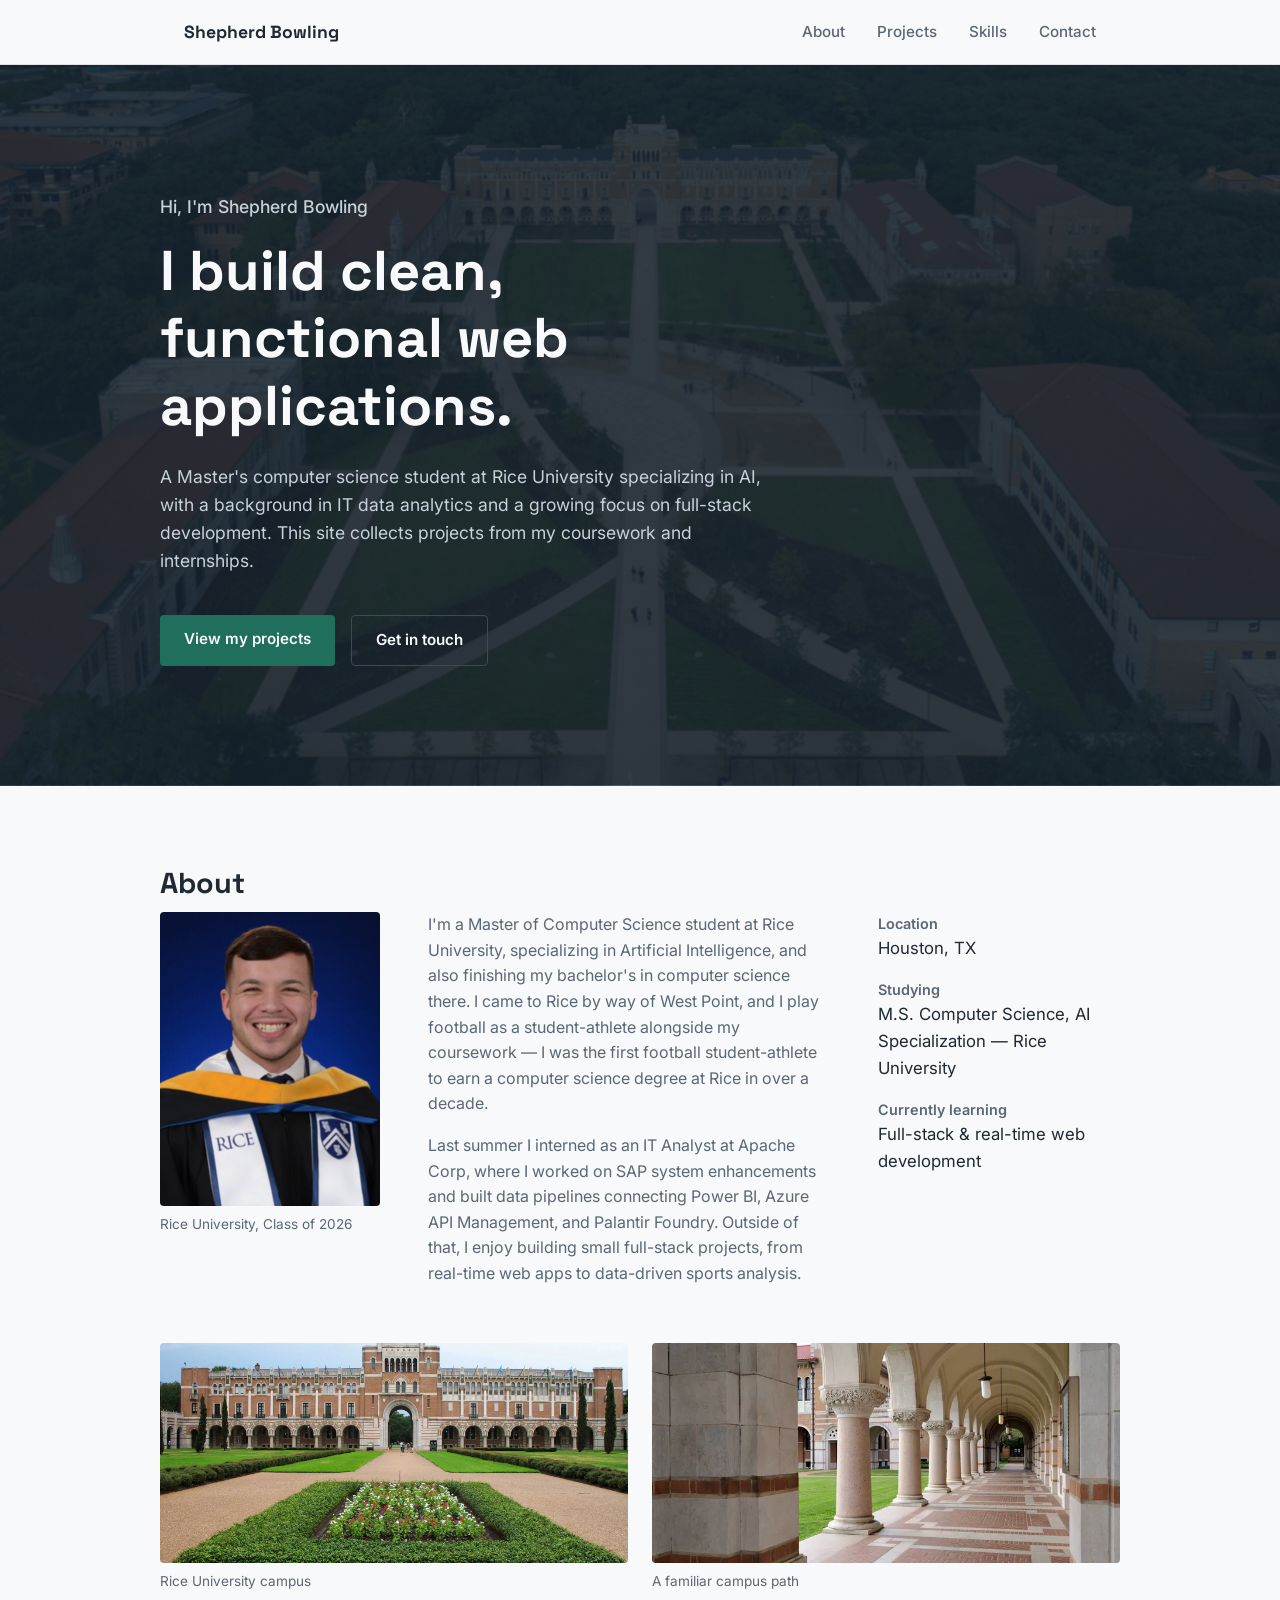
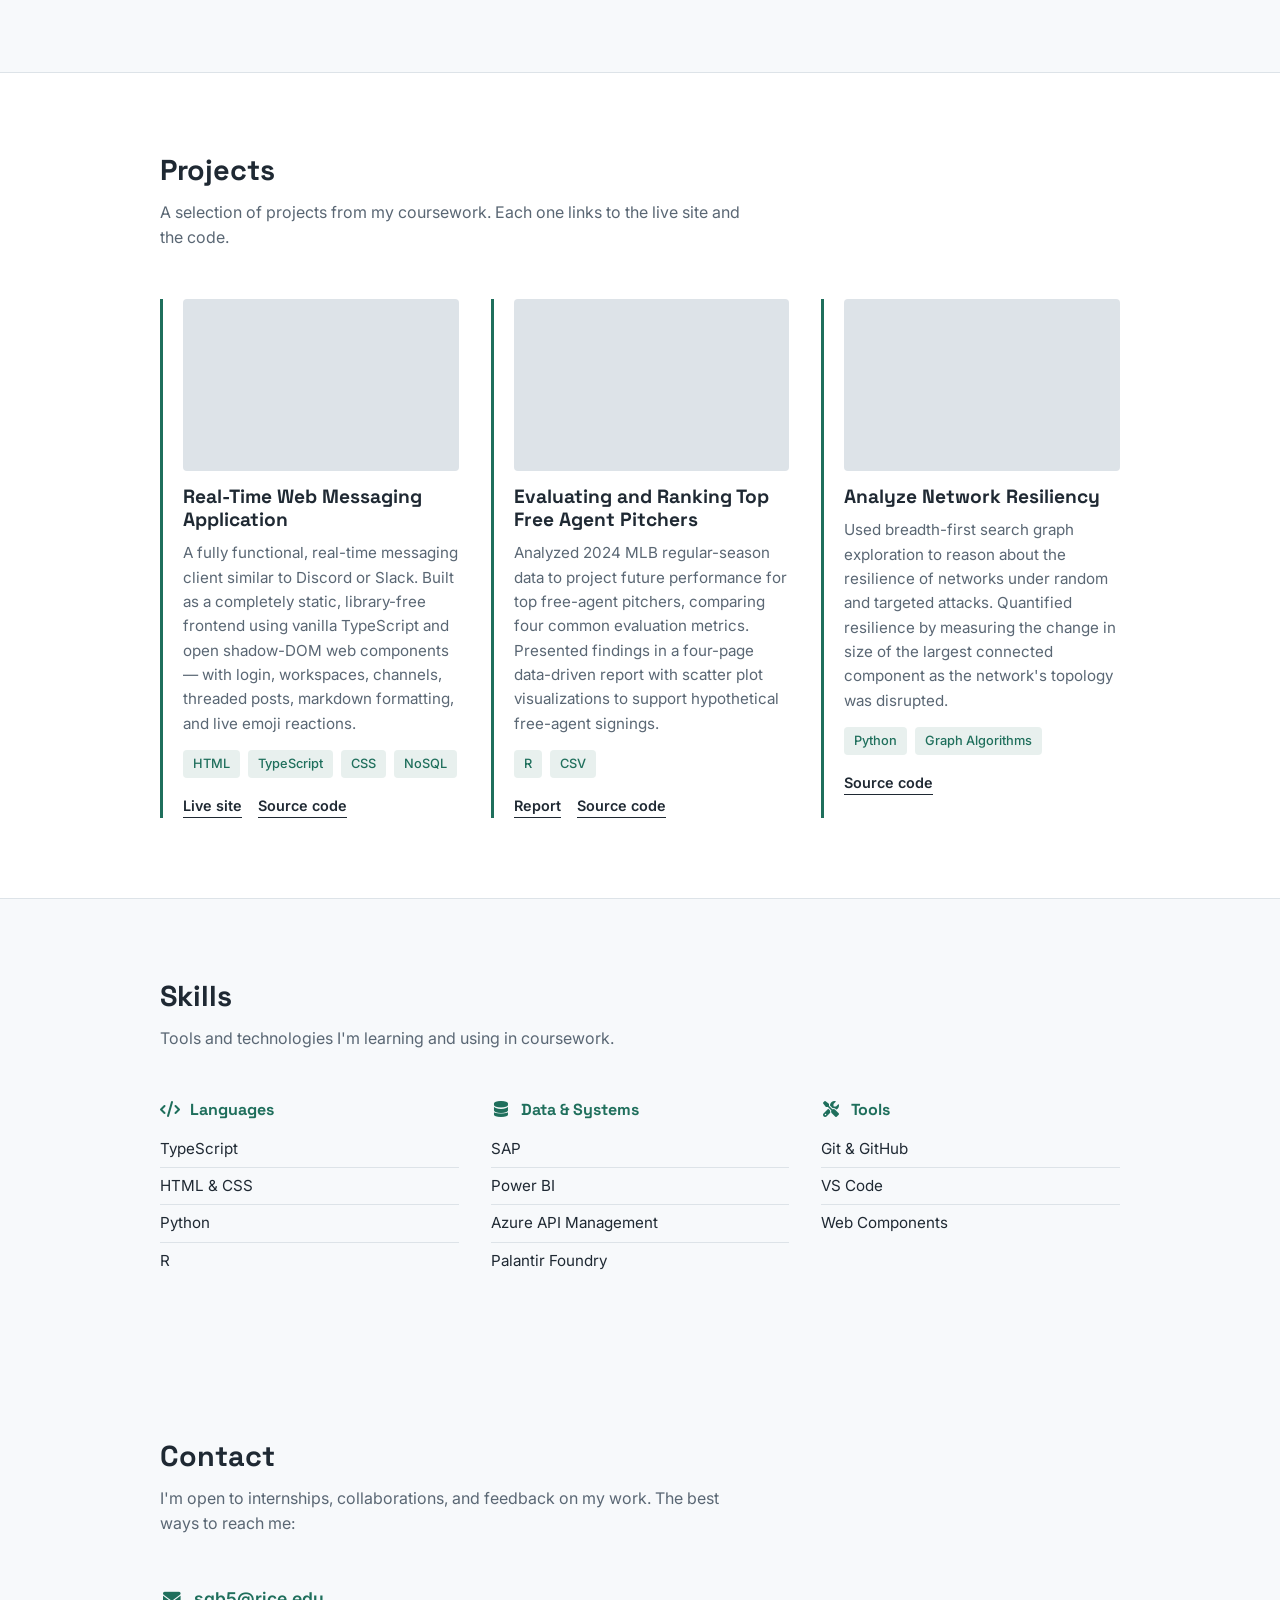
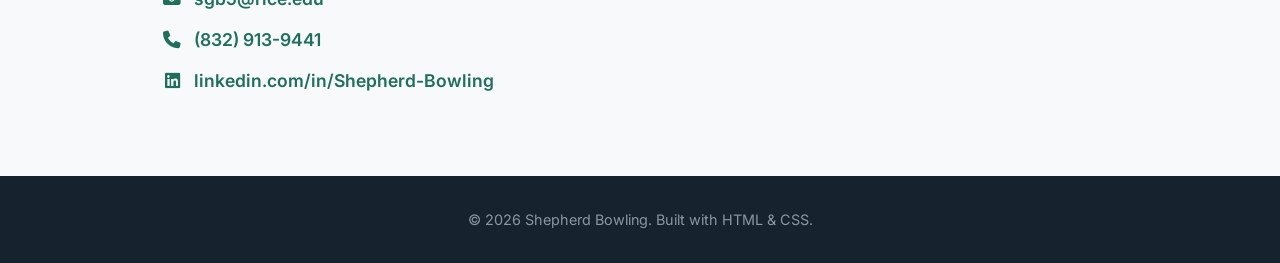
==== index.html @ d5d85719 "Initial website creation" ====
<!DOCTYPE html>
<html lang="en">
<head>
  <meta charset="UTF-8">
  <meta name="viewport" content="width=device-width, initial-scale=1.0">
  <title>Shepherd Bowling — Web Developer Portfolio</title>

  <link rel="preconnect" href="https://fonts.googleapis.com">
  <link href="https://fonts.googleapis.com/css2?family=Space+Grotesk:wght@500;700&family=Inter:wght@400;500;600&display=swap" rel="stylesheet">
  <link rel="stylesheet" href="https://cdnjs.cloudflare.com/ajax/libs/font-awesome/6.5.2/css/all.min.css">
  <link rel="stylesheet" href="style.css">
</head>
<body>

  <!-- ============================================= 
       NAVIGATION
       ============================================= -->

  <nav class="navbar">
    <div class="nav-container">
      <div class="nav-logo">Shepherd Bowling</div>
      <ul class="nav-links">
        <li><a href="#about">About</a></li>
        <li><a href="#projects">Projects</a></li>
        <li><a href="#skills">Skills</a></li>
        <li><a href="#contact">Contact</a></li>
      </ul>
    </div>
  </nav>

  <!-- ============================================= 
       HERO
       ============================================= -->

  <header class="hero">
    <div class="container">
      <p class="hero-greeting">Hi, I'm Shepherd Bowling</p>
      <h1>I build clean, functional web applications.</h1>
      <p>A Master's computer science student at Rice University specializing in AI, with a background in IT data analytics and a growing focus on full-stack development. This site collects projects from my coursework and internships.</p>
      <div class="hero-links">
        <a href="#projects" class="btn btn-primary">View my projects</a>
        <a href="#contact" class="btn btn-secondary">Get in touch</a>
      </div>
    </div>
  </header>

  <!-- ============================================= 
       ABOUT
       ============================================= -->

  <section id="about">
    <div class="container">
      <h2 class="section-heading">About</h2>
      <div class="about-content">
        <figure class="about-photo">
          <img src="img/Grad Photo Tilt Left.png" alt="Shepherd Bowling wearing his Rice University graduation regalia">
          <figcaption>Rice University, Class of 2026</figcaption>
        </figure>
        <div class="about-text">
          <p>I'm a Master of Computer Science student at Rice University, specializing in Artificial Intelligence, and also finishing my bachelor's in computer science there. I came to Rice by way of West Point, and I play football as a student-athlete alongside my coursework &mdash; I was the first football student-athlete to earn a computer science degree at Rice in over a decade.</p>
          <p>Last summer I interned as an IT Analyst at Apache Corp, where I worked on SAP system enhancements and built data pipelines connecting Power BI, Azure API Management, and Palantir Foundry. Outside of that, I enjoy building small full-stack projects, from real-time web apps to data-driven sports analysis.</p>
        </div>
        <dl class="about-facts">
          <dt>Location</dt>
          <dd>Houston, TX</dd>
          <dt>Studying</dt>
          <dd>M.S. Computer Science, AI Specialization &mdash; Rice University</dd>
          <dt>Currently learning</dt>
          <dd>Full-stack &amp; real-time web development</dd>
        </dl>
      </div>
      <div class="campus-gallery">
        <figure>
          <img src="img/Main.webp" alt="The main entrance building at Rice University">
          <figcaption>Rice University campus</figcaption>
        </figure>
        <figure>
          <img src="img/Hallway.webp" alt="A covered hallway with arches at Rice University">
          <figcaption>A familiar campus path</figcaption>
        </figure>
      </div>
    </div>
  </section>

  <!-- ============================================= 
       PROJECTS
       ============================================= -->

  <section id="projects" class="projects-section">
    <div class="container">
      <h2 class="section-heading">Projects</h2>
      <p class="section-intro">A selection of projects from my coursework. Each one links to the live site and the code.</p>

      <div class="project-grid">

        <!-- Project 1 -->
        <article class="project-card">
          <div class="project-image"></div>
          <h3>Real-Time Web Messaging Application</h3>
          <p>A fully functional, real-time messaging client similar to Discord or Slack. Built as a completely static, library-free frontend using vanilla TypeScript and open shadow-DOM web components &mdash; with login, workspaces, channels, threaded posts, markdown formatting, and live emoji reactions.</p>
          <ul class="project-tags">
            <li>HTML</li>
            <li>TypeScript</li>
            <li>CSS</li>
            <li>NoSQL</li>
          </ul>
          <div class="project-links">
            <a href="#">Live site</a>
            <a href="#">Source code</a>
          </div>
        </article>

        <!-- Project 2 -->
        <article class="project-card">
          <div class="project-image"></div>
          <h3>Evaluating and Ranking Top Free Agent Pitchers</h3>
          <p>Analyzed 2024 MLB regular-season data to project future performance for top free-agent pitchers, comparing four common evaluation metrics. Presented findings in a four-page data-driven report with scatter plot visualizations to support hypothetical free-agent signings.</p>
          <ul class="project-tags">
            <li>R</li>
            <li>CSV</li>
          </ul>
          <div class="project-links">
            <a href="#">Report</a>
            <a href="#">Source code</a>
          </div>
        </article>

        <!-- Project 3 -->
        <article class="project-card">
          <div class="project-image"></div>
          <h3>Analyze Network Resiliency</h3>
          <p>Used breadth-first search graph exploration to reason about the resilience of networks under random and targeted attacks. Quantified resilience by measuring the change in size of the largest connected component as the network's topology was disrupted.</p>
          <ul class="project-tags">
            <li>Python</li>
            <li>Graph Algorithms</li>
          </ul>
          <div class="project-links">
            <a href="#">Source code</a>
          </div>
        </article>

        <!-- Copy an <article class="project-card"> block above to add more projects -->

      </div>
    </div>
  </section>

  <!-- ============================================= 
       SKILLS
       ============================================= -->

  <section id="skills">
    <div class="container">
      <h2 class="section-heading">Skills</h2>
      <p class="section-intro">Tools and technologies I'm learning and using in coursework.</p>

      <div class="skills-grid">
        <div class="skill-group">
          <h3><i class="fa-solid fa-code" aria-hidden="true"></i> Languages</h3>
          <ul>
            <li>TypeScript</li>
            <li>HTML &amp; CSS</li>
            <li>Python</li>
            <li>R</li>
          </ul>
        </div>
        <div class="skill-group">
          <h3><i class="fa-solid fa-database" aria-hidden="true"></i> Data &amp; Systems</h3>
          <ul>
            <li>SAP</li>
            <li>Power BI</li>
            <li>Azure API Management</li>
            <li>Palantir Foundry</li>
          </ul>
        </div>
        <div class="skill-group">
          <h3><i class="fa-solid fa-screwdriver-wrench" aria-hidden="true"></i> Tools</h3>
          <ul>
            <li>Git &amp; GitHub</li>
            <li>VS Code</li>
            <li>Web Components</li>
          </ul>
        </div>
      </div>
    </div>
  </section>

  <!-- ============================================= 
       CONTACT
       ============================================= -->

  <section id="contact" class="contact-section">
    <div class="container">
      <h2 class="section-heading">Contact</h2>
      <p class="section-intro">I'm open to internships, collaborations, and feedback on my work. The best ways to reach me:</p>
      <div class="contact-methods">
        <a href="mailto:sgb5@rice.edu"><i class="fa-solid fa-envelope" aria-hidden="true"></i> sgb5@rice.edu</a>
        <a href="tel:+18329139441"><i class="fa-solid fa-phone" aria-hidden="true"></i> (832) 913-9441</a>
        <a href="https://linkedin.com/in/Shepherd-Bowling"><i class="fa-brands fa-linkedin" aria-hidden="true"></i> linkedin.com/in/Shepherd-Bowling</a>
      </div>
    </div>
  </section>

  <!-- ============================================= 
       FOOTER
       ============================================= -->

  <footer>
    <p>&copy; 2026 Shepherd Bowling. Built with HTML &amp; CSS.</p>
  </footer>

</body>
</html>
---- style.css ----
/* ============================================= 
    1. VARIABLES — change these to re-theme the whole site
    ============================================= */

:root {
  --color-bg: #F7F9FB;         /* main page background */
  --color-bg-dark: #16232E;    /* dark section background (hero, footer) */
  --color-text: #1F2933;       /* main text color */
  --color-text-light: #F7F9FB; /* text on dark backgrounds */
  --color-muted: #5A6774;      /* secondary/lighter text */
  --color-accent: #1F6F5C;     /* primary accent (teal green) */
  --color-accent-light: #E3B23C; /* secondary accent (amber) */
  --color-border: #DDE3E8;     /* hairline borders/dividers */

  --font-heading: 'Space Grotesk', sans-serif;
  --font-body: 'Inter', sans-serif;

  --max-width: 960px;
}

/* ============================================= 
    2. RESET — basic browser reset
   ============================================= */

* {
  box-sizing: border-box;
  margin: 0;
  padding: 0;
}

html {
  scroll-behavior: smooth;
}

body {
  font-family: var(--font-body);
  color: var(--color-text);
  background-color: var(--color-bg);
  line-height: 1.6;
}

img {
  max-width: 100%;
  display: block;
}

a {
  color: inherit;
  text-decoration: none;
}

ul {
  list-style: none;
}

h1, h2, h3 {
  font-family: var(--font-heading);
  font-weight: 700;
  line-height: 1.2;
}

section {
  padding: 80px 24px;
}

.container {
  max-width: var(--max-width);
  margin: 0 auto;
}

/* ============================================= 
    3. NAVIGATION
   ============================================= */

.navbar {
  position: sticky;
  top: 0;
  background-color: var(--color-bg);
  border-bottom: 1px solid var(--color-border);
  z-index: 100;
}

.nav-container {
  max-width: var(--max-width);
  margin: 0 auto;
  padding: 18px 24px;
  display: flex;
  justify-content: space-between;
  align-items: center;
}

.nav-logo {
  font-family: var(--font-heading);
  font-weight: 700;
  font-size: 1.1rem;
}

.nav-links {
  display: flex;
  gap: 32px;
}

.nav-links a {
  font-size: 0.95rem;
  font-weight: 500;
  color: var(--color-muted);
  transition: color 0.2s ease;
}

.nav-links a:hover,
.nav-links a:focus-visible {
  color: var(--color-accent);
}

/* ============================================= 
    4. HERO SECTION
   ============================================= */

.hero {
  background-color: var(--color-bg-dark);
  background-image: linear-gradient(rgba(22, 35, 46, 0.88), rgba(22, 35, 46, 0.88)), url("img/Quad Arial.webp");
  background-size: cover;
  background-position: center;
  color: var(--color-text-light);
  padding: 120px 24px;
}

.hero .container {
  display: flex;
  flex-direction: column;
  gap: 16px;
}

.hero-greeting {
  color: var(--color-accent-light);
  font-weight: 500;
  font-size: 1.05rem;
}

.hero h1 {
  font-size: clamp(2.2rem, 5vw, 3.5rem);
  max-width: 14ch;
}

.hero p {
  max-width: 55ch;
  color: #C7D1D9;
  font-size: 1.1rem;
  margin-top: 8px;
}

.hero-links {
  display: flex;
  gap: 16px;
  margin-top: 24px;
}

.btn {
  display: inline-block;
  padding: 12px 24px;
  border-radius: 4px;
  font-weight: 600;
  font-size: 0.95rem;
  transition: transform 0.15s ease, opacity 0.15s ease;
}

.btn-primary {
  background-color: var(--color-accent);
  color: var(--color-text-light);
}

.btn-secondary {
  border: 1px solid #3B4A57;
  color: var(--color-text-light);
}

.btn:hover,
.btn:focus-visible {
  transform: translateY(-2px);
  opacity: 0.92;
}

/* ============================================= 
    5. SECTION HEADINGS (shared across About / Projects / Skills / Contact)
   ============================================= */

.section-heading {
  font-size: 1.8rem;
  margin-bottom: 12px;
}

.section-intro {
  color: var(--color-muted);
  max-width: 60ch;
  margin-bottom: 48px;
}

/* ============================================= 
    6. ABOUT SECTION
   ============================================= */

.about-content {
  display: flex;
  gap: 48px;
  flex-wrap: wrap;
}

.about-photo {
  flex: 0 1 220px;
}

.about-photo img {
  width: 100%;
  aspect-ratio: 3 / 4;
  object-fit: cover;
  border-radius: 4px;
}

figcaption {
  color: var(--color-muted);
  font-size: 0.85rem;
  margin-top: 8px;
}

.about-text {
  flex: 1 1 400px;
}

.about-text p {
  margin-bottom: 16px;
  color: var(--color-muted);
}

.about-facts {
  flex: 1 1 240px;
}

.about-facts dt {
  font-weight: 600;
  font-size: 0.9rem;
  color: var(--color-muted);
  margin-top: 16px;
}

.about-facts dt:first-child {
  margin-top: 0;
}

.about-facts dd {
  font-size: 1.05rem;
}

.campus-gallery {
  display: flex;
  gap: 24px;
  flex-wrap: wrap;
  margin-top: 40px;
}

.campus-gallery figure {
  flex: 1 1 280px;
}

.campus-gallery img {
  width: 100%;
  height: 220px;
  object-fit: cover;
  border-radius: 4px;
}

/* ============================================= 
    7. PROJECTS SECTION
   ============================================= */

.projects-section {
  background-color: #ffffff;
  border-top: 1px solid var(--color-border);
  border-bottom: 1px solid var(--color-border);
}

.project-grid {
  display: grid;
  grid-template-columns: repeat(auto-fit, minmax(280px, 1fr));
  gap: 32px;
}

.project-card {
  border-left: 3px solid var(--color-accent);
  padding-left: 20px;
  display: flex;
  flex-direction: column;
  gap: 10px;
}

.project-card .project-image {
  width: 100%;
  aspect-ratio: 16 / 10;
  background-color: var(--color-border);
  border-radius: 4px;
  margin-bottom: 4px;
  /* Replace this placeholder with an <img> tag once you have a project screenshot */
}

.project-card h3 {
  font-size: 1.2rem;
}

.project-card p {
  color: var(--color-muted);
  font-size: 0.95rem;
}

.project-tags {
  display: flex;
  flex-wrap: wrap;
  gap: 8px;
  margin-top: 4px;
}

.project-tags li {
  font-size: 0.8rem;
  font-weight: 500;
  color: var(--color-accent);
  background-color: rgba(31, 111, 92, 0.1);
  padding: 4px 10px;
  border-radius: 4px;
}

.project-links {
  display: flex;
  gap: 16px;
  margin-top: 6px;
  font-weight: 600;
  font-size: 0.9rem;
}

.project-links a {
  color: var(--color-text);
  border-bottom: 1px solid var(--color-text);
}

/* ============================================= 
    8. SKILLS SECTION
   ============================================= */

.skills-grid {
  display: grid;
  grid-template-columns: repeat(auto-fit, minmax(200px, 1fr));
  gap: 32px;
}

.skill-group h3 {
  font-size: 1rem;
  color: var(--color-accent);
  margin-bottom: 12px;
}

.skill-group h3 i {
  width: 1.25rem;
  margin-right: 6px;
  text-align: center;
}

.skill-group ul li {
  padding: 6px 0;
  border-bottom: 1px solid var(--color-border);
  font-size: 0.95rem;
}

.skill-group ul li:last-child {
  border-bottom: none;
}

/* ============================================= 
    9. CONTACT SECTION
   ============================================= */

.contact-section {
  text-align: left;
}

.contact-methods {
  display: flex;
  flex-direction: column;
  gap: 12px;
  margin-top: 8px;
}

.contact-methods a {
  font-size: 1.1rem;
  font-weight: 600;
  color: var(--color-accent);
  width: fit-content;
  border-bottom: 1px solid transparent;
}

.contact-methods a i {
  width: 1.5rem;
  margin-right: 6px;
  text-align: center;
}

.contact-methods a:hover,
.contact-methods a:focus-visible {
  border-bottom-color: var(--color-accent);
}

/* ============================================= 
    10. FOOTER
   ============================================= */

footer {
  background-color: var(--color-bg-dark);
  color: #8A97A3;
  text-align: center;
  padding: 32px 24px;
  font-size: 0.9rem;
}

/* ============================================= 
    11. RESPONSIVE — smaller screens
   ============================================= */
   
@media (max-width: 640px) {
  .nav-links {
    gap: 16px;
  }
  section {
    padding: 56px 20px;
  }
  .hero {
    padding: 80px 20px;
  }
}

/* Respect users who prefer reduced motion */
@media (prefers-reduced-motion: reduce) {
  html {
    scroll-behavior: auto;
  }
  .btn {
    transition: none;
  }
}
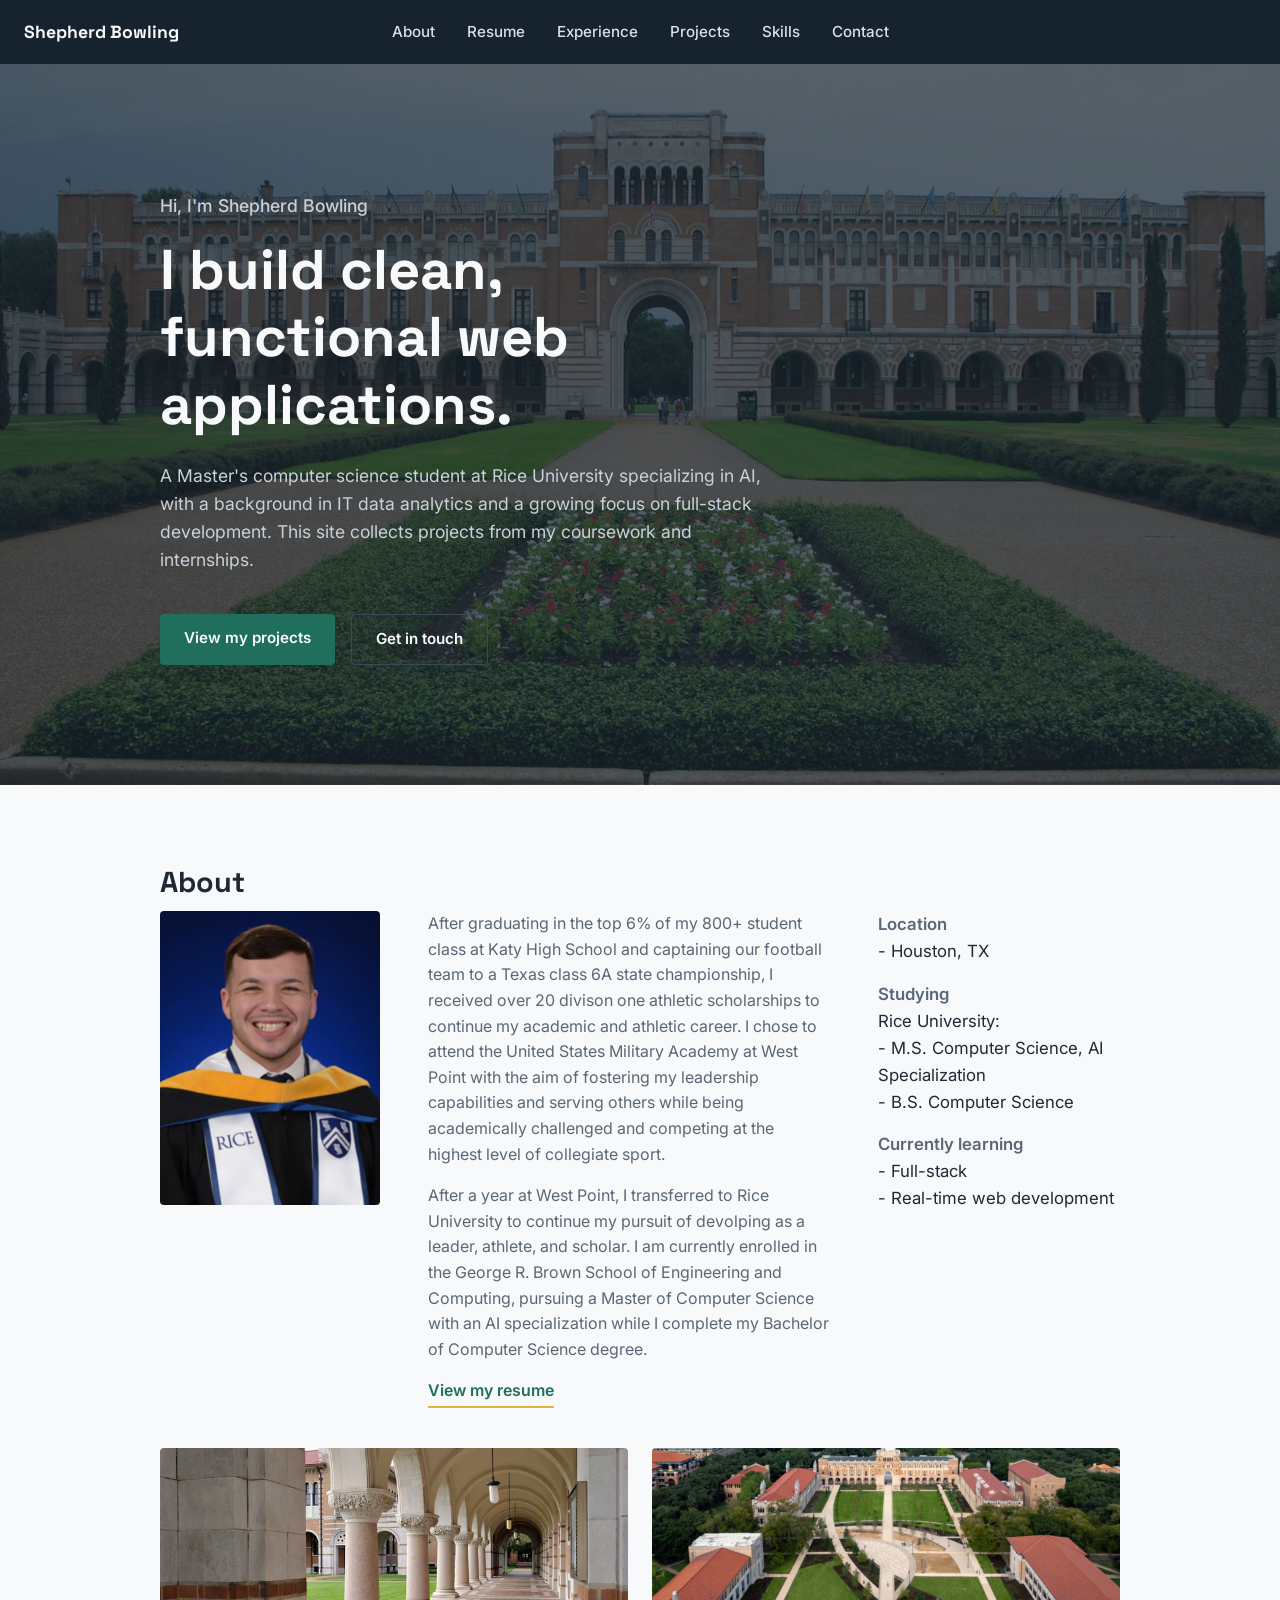
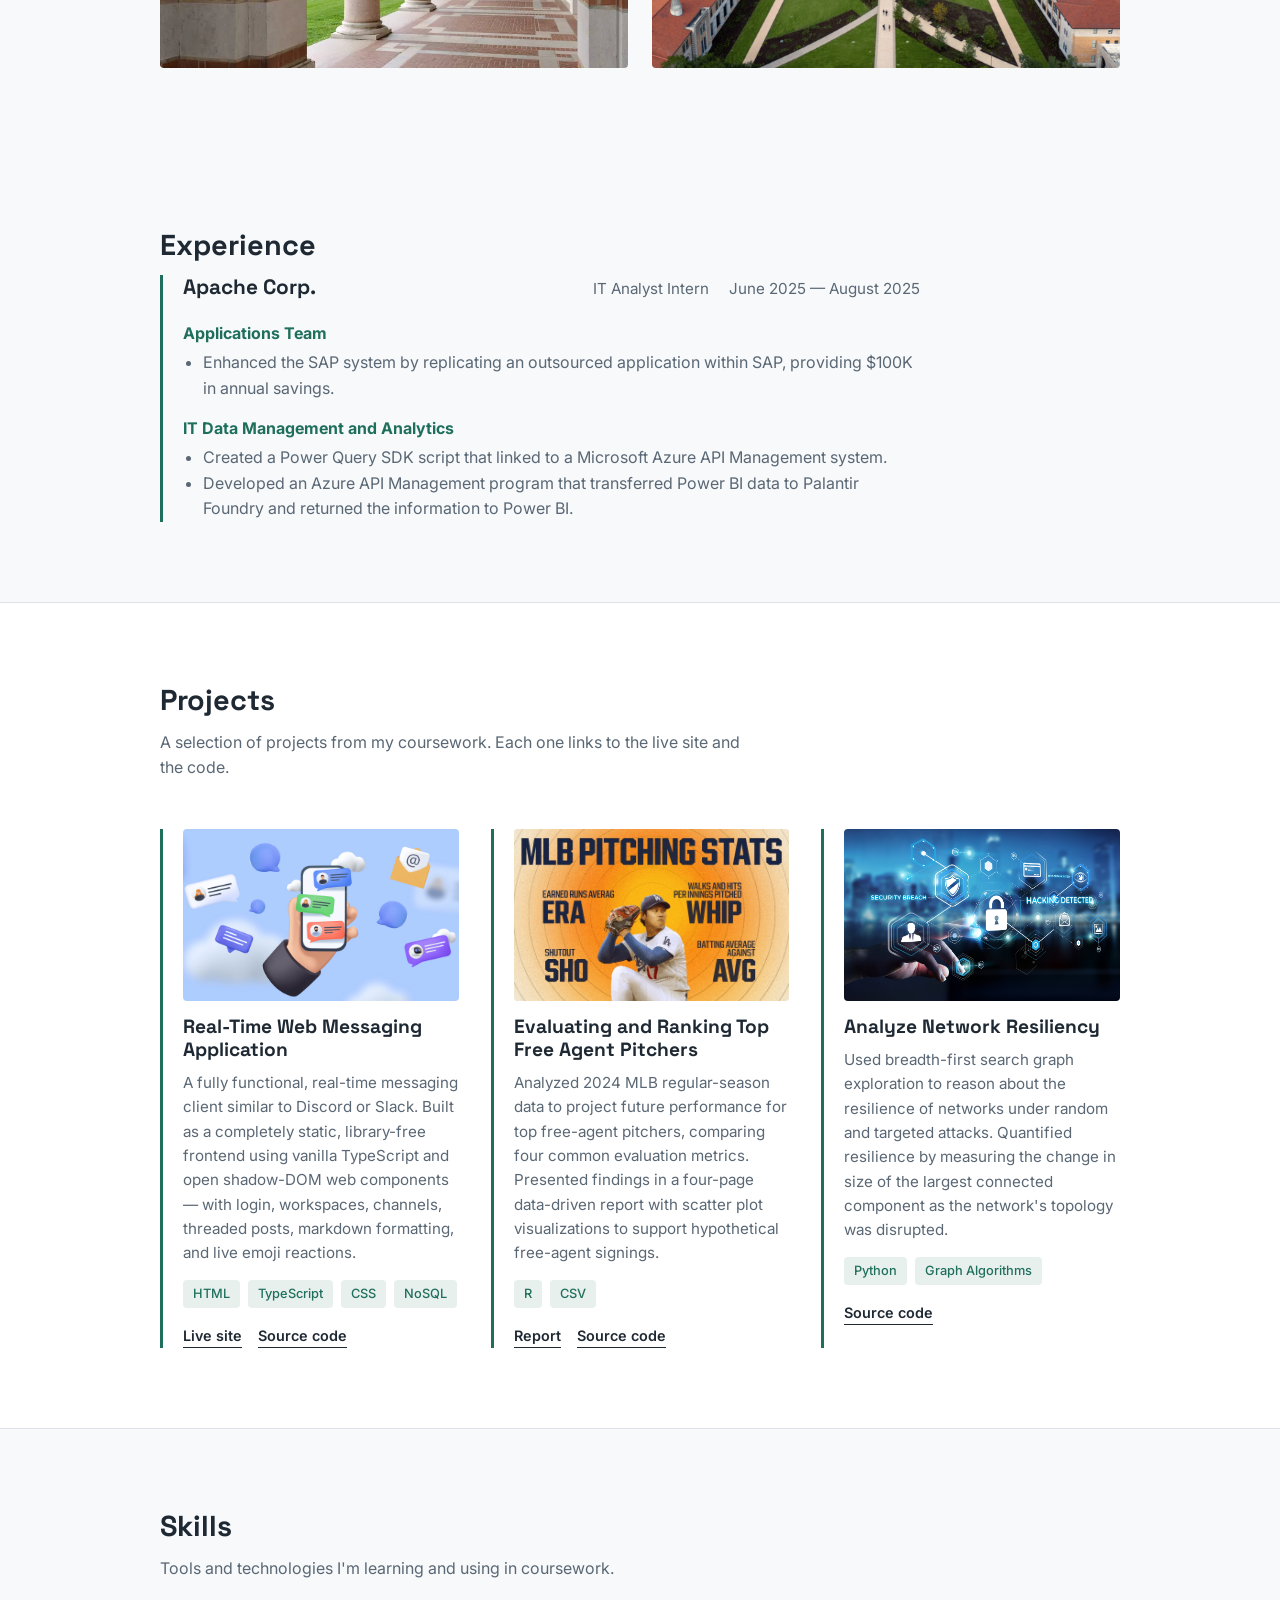
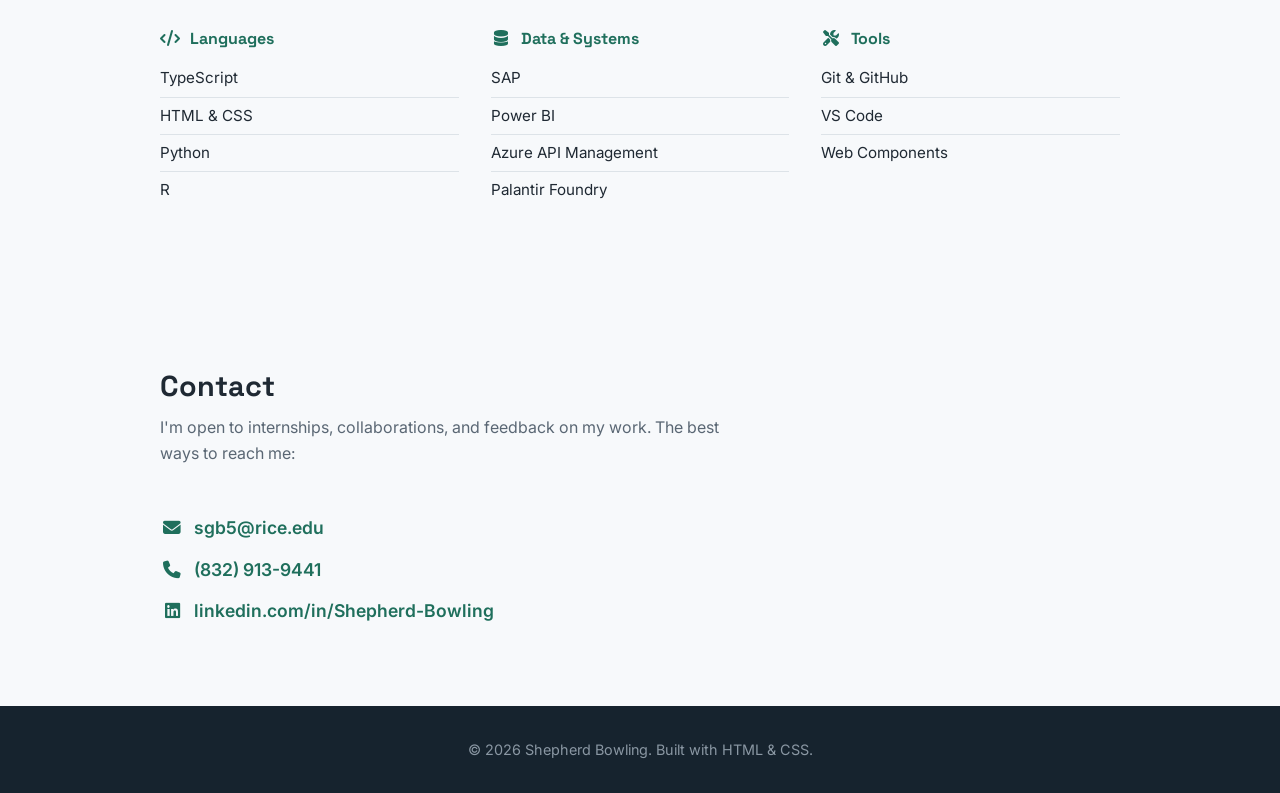
==== commit a5b41014: "Website modifications" ====
--- a/index.html
+++ b/index.html
@@ -18,9 +18,11 @@
 
   <nav class="navbar">
     <div class="nav-container">
-      <div class="nav-logo">Shepherd Bowling</div>
+      <a class="nav-logo" href="index.html">Shepherd Bowling</a>
       <ul class="nav-links">
         <li><a href="#about">About</a></li>
+        <li><a href="Resume/index.html">Resume</a></li>
+        <li><a href="#experience">Experience</a></li>
         <li><a href="#projects">Projects</a></li>
         <li><a href="#skills">Skills</a></li>
         <li><a href="#contact">Contact</a></li>
@@ -54,35 +56,61 @@
       <div class="about-content">
         <figure class="about-photo">
           <img src="img/Grad Photo Tilt Left.png" alt="Shepherd Bowling wearing his Rice University graduation regalia">
-          <figcaption>Rice University, Class of 2026</figcaption>
         </figure>
         <div class="about-text">
-          <p>I'm a Master of Computer Science student at Rice University, specializing in Artificial Intelligence, and also finishing my bachelor's in computer science there. I came to Rice by way of West Point, and I play football as a student-athlete alongside my coursework &mdash; I was the first football student-athlete to earn a computer science degree at Rice in over a decade.</p>
-          <p>Last summer I interned as an IT Analyst at Apache Corp, where I worked on SAP system enhancements and built data pipelines connecting Power BI, Azure API Management, and Palantir Foundry. Outside of that, I enjoy building small full-stack projects, from real-time web apps to data-driven sports analysis.</p>
+          <p>After graduating in the top 6% of my 800+ student class at Katy High School and captaining our football team to a Texas class 6A state championship, I received over 20 divison one athletic scholarships to continue my academic and athletic career. I chose to attend the United States Military Academy at West Point with the aim of fostering my leadership capabilities and serving others while being academically challenged and competing at the highest level of collegiate sport. </p>
+          <p>After a year at West Point, I transferred to Rice University to continue my pursuit of devolping as a leader, athlete, and scholar. I am currently enrolled in the George R. Brown School of Engineering and Computing, pursuing a Master of Computer Science with an AI specialization while I complete my Bachelor of Computer Science degree.</p>
+          <a class="about-resume-link" href="Resume/index.html">View my resume</a>
         </div>
         <dl class="about-facts">
           <dt>Location</dt>
-          <dd>Houston, TX</dd>
+          <dd>- Houston, TX</dd>
           <dt>Studying</dt>
-          <dd>M.S. Computer Science, AI Specialization &mdash; Rice University</dd>
+          <dd>Rice University:</dd>
+          <dd>- M.S. Computer Science, AI Specialization</dd>
+          <dd>- B.S. Computer Science</dd>
           <dt>Currently learning</dt>
-          <dd>Full-stack &amp; real-time web development</dd>
+          <dd>- Full-stack</dd>
+          <dd>- Real-time web development</dd>
         </dl>
       </div>
       <div class="campus-gallery">
         <figure>
-          <img src="img/Main.webp" alt="The main entrance building at Rice University">
-          <figcaption>Rice University campus</figcaption>
+          <img src="img/Hallway.webp" alt="A hallway view at Rice University">
         </figure>
         <figure>
-          <img src="img/Hallway.webp" alt="A covered hallway with arches at Rice University">
-          <figcaption>A familiar campus path</figcaption>
+          <img src="img/Quad Arial.webp" alt="The quad at Rice University">
         </figure>
       </div>
     </div>
   </section>
 
-  <!-- ============================================= 
+  <!-- =============================================
+       EXPERIENCE
+       ============================================= -->
+
+  <section id="experience" class="experience-section">
+    <div class="container">
+      <h2 class="section-heading">Experience</h2>
+      <article class="experience-entry">
+        <div class="experience-heading">
+          <h3>Apache Corp.</h3>
+          <p>IT Analyst Intern <span>June 2025 &mdash; August 2025</span></p>
+        </div>
+        <h4>Applications Team</h4>
+        <ul class="experience-list">
+          <li>Enhanced the SAP system by replicating an outsourced application within SAP, providing $100K in annual savings.</li>
+        </ul>
+        <h4>IT Data Management and Analytics</h4>
+        <ul class="experience-list">
+          <li>Created a Power Query SDK script that linked to a Microsoft Azure API Management system.</li>
+          <li>Developed an Azure API Management program that transferred Power BI data to Palantir Foundry and returned the information to Power BI.</li>
+        </ul>
+      </article>
+    </div>
+  </section>
+
+  <!-- =============================================
        PROJECTS
        ============================================= -->
 
@@ -95,7 +123,9 @@
 
         <!-- Project 1 -->
         <article class="project-card">
-          <div class="project-image"></div>
+          <div class="project-image">
+            <img src="img/chat app.png" alt="Chat application interface preview">
+          </div>
           <h3>Real-Time Web Messaging Application</h3>
           <p>A fully functional, real-time messaging client similar to Discord or Slack. Built as a completely static, library-free frontend using vanilla TypeScript and open shadow-DOM web components &mdash; with login, workspaces, channels, threaded posts, markdown formatting, and live emoji reactions.</p>
           <ul class="project-tags">
@@ -112,7 +142,9 @@
 
         <!-- Project 2 -->
         <article class="project-card">
-          <div class="project-image"></div>
+          <div class="project-image">
+            <img class="baseball-image" src="img/baseball.jpg" alt="Baseball analytics dashboard preview">
+          </div>
           <h3>Evaluating and Ranking Top Free Agent Pitchers</h3>
           <p>Analyzed 2024 MLB regular-season data to project future performance for top free-agent pitchers, comparing four common evaluation metrics. Presented findings in a four-page data-driven report with scatter plot visualizations to support hypothetical free-agent signings.</p>
           <ul class="project-tags">
@@ -127,7 +159,9 @@
 
         <!-- Project 3 -->
         <article class="project-card">
-          <div class="project-image"></div>
+          <div class="project-image">
+            <img src="img/securty.jpg" alt="Network security visualization preview">
+          </div>
           <h3>Analyze Network Resiliency</h3>
           <p>Used breadth-first search graph exploration to reason about the resilience of networks under random and targeted attacks. Quantified resilience by measuring the change in size of the largest connected component as the network's topology was disrupted.</p>
           <ul class="project-tags">
--- a/style.css
+++ b/style.css
@@ -75,35 +75,43 @@
 .navbar {
   position: sticky;
   top: 0;
-  background-color: var(--color-bg);
-  border-bottom: 1px solid var(--color-border);
+  background-color: var(--color-bg-dark);
   z-index: 100;
 }
 
 .nav-container {
-  max-width: var(--max-width);
+  width: 100%;
   margin: 0 auto;
   padding: 18px 24px;
   display: flex;
-  justify-content: space-between;
   align-items: center;
+  position: relative;
 }
 
 .nav-logo {
   font-family: var(--font-heading);
   font-weight: 700;
   font-size: 1.1rem;
+  color: var(--color-text-light);
+}
+
+.nav-logo:hover,
+.nav-logo:focus-visible {
+  color: var(--color-accent-light);
 }
 
 .nav-links {
   display: flex;
   gap: 32px;
+  position: absolute;
+  left: 50%;
+  transform: translateX(-50%);
 }
 
 .nav-links a {
   font-size: 0.95rem;
   font-weight: 500;
-  color: var(--color-muted);
+  color: #D8E0E6;
   transition: color 0.2s ease;
 }
 
@@ -118,7 +126,7 @@
 
 .hero {
   background-color: var(--color-bg-dark);
-  background-image: linear-gradient(rgba(22, 35, 46, 0.88), rgba(22, 35, 46, 0.88)), url("img/Quad Arial.webp");
+  background-image: linear-gradient(rgba(22, 35, 46, 0.72), rgba(22, 35, 46, 0.72)), url("img/Main.webp");
   background-size: cover;
   background-position: center;
   color: var(--color-text-light);
@@ -216,12 +224,6 @@
   border-radius: 4px;
 }
 
-figcaption {
-  color: var(--color-muted);
-  font-size: 0.85rem;
-  margin-top: 8px;
-}
-
 .about-text {
   flex: 1 1 400px;
 }
@@ -231,13 +233,26 @@
   color: var(--color-muted);
 }
 
+.about-resume-link {
+  display: inline-block;
+  color: var(--color-accent);
+  font-weight: 600;
+  border-bottom: 2px solid var(--color-accent-light);
+  padding-bottom: 2px;
+}
+
+.about-resume-link:hover,
+.about-resume-link:focus-visible {
+  color: var(--color-bg-dark);
+}
+
 .about-facts {
   flex: 1 1 240px;
 }
 
 .about-facts dt {
   font-weight: 600;
-  font-size: 0.9rem;
+  font-size: 1.05rem;
   color: var(--color-muted);
   margin-top: 16px;
 }
@@ -269,7 +284,55 @@
 }
 
 /* ============================================= 
-    7. PROJECTS SECTION
+    7. EXPERIENCE SECTION
+   ============================================= */
+
+.experience-section {
+  background-color: var(--color-bg);
+}
+
+.experience-entry {
+  border-left: 3px solid var(--color-accent);
+  padding-left: 20px;
+  max-width: 760px;
+}
+
+.experience-heading {
+  display: flex;
+  justify-content: space-between;
+  gap: 24px;
+  align-items: baseline;
+  margin-bottom: 20px;
+}
+
+.experience-heading h3 {
+  font-size: 1.3rem;
+}
+
+.experience-heading p {
+  color: var(--color-muted);
+  font-size: 0.95rem;
+  white-space: nowrap;
+}
+
+.experience-heading p span {
+  margin-left: 16px;
+}
+
+.experience-entry h4 {
+  color: var(--color-accent);
+  font-size: 1rem;
+  margin: 14px 0 4px;
+}
+
+.experience-list {
+  list-style: disc;
+  margin-left: 20px;
+  color: var(--color-muted);
+}
+
+/* =============================================
+    8. PROJECTS SECTION
    ============================================= */
 
 .projects-section {
@@ -298,7 +361,19 @@
   background-color: var(--color-border);
   border-radius: 4px;
   margin-bottom: 4px;
-  /* Replace this placeholder with an <img> tag once you have a project screenshot */
+  overflow: hidden;
+}
+
+.project-card .project-image img {
+  width: 100%;
+  height: 100%;
+  object-fit: cover;
+  object-position: center;
+  display: block;
+}
+
+.project-card .project-image .baseball-image {
+  object-position: 50% 10%;
 }
 
 .project-card h3 {
@@ -340,7 +415,7 @@
 }
 
 /* ============================================= 
-    8. SKILLS SECTION
+  9. SKILLS SECTION
    ============================================= */
 
 .skills-grid {
@@ -372,7 +447,7 @@
 }
 
 /* ============================================= 
-    9. CONTACT SECTION
+  10. CONTACT SECTION
    ============================================= */
 
 .contact-section {
@@ -418,12 +493,20 @@
 }
 
 /* ============================================= 
-    11. RESPONSIVE — smaller screens
+  11. RESPONSIVE — smaller screens
    ============================================= */
    
 @media (max-width: 640px) {
+  .nav-container {
+    flex-direction: column;
+    align-items: flex-start;
+    gap: 12px;
+  }
   .nav-links {
     gap: 16px;
+    position: static;
+    transform: none;
+    align-self: center;
   }
   section {
     padding: 56px 20px;
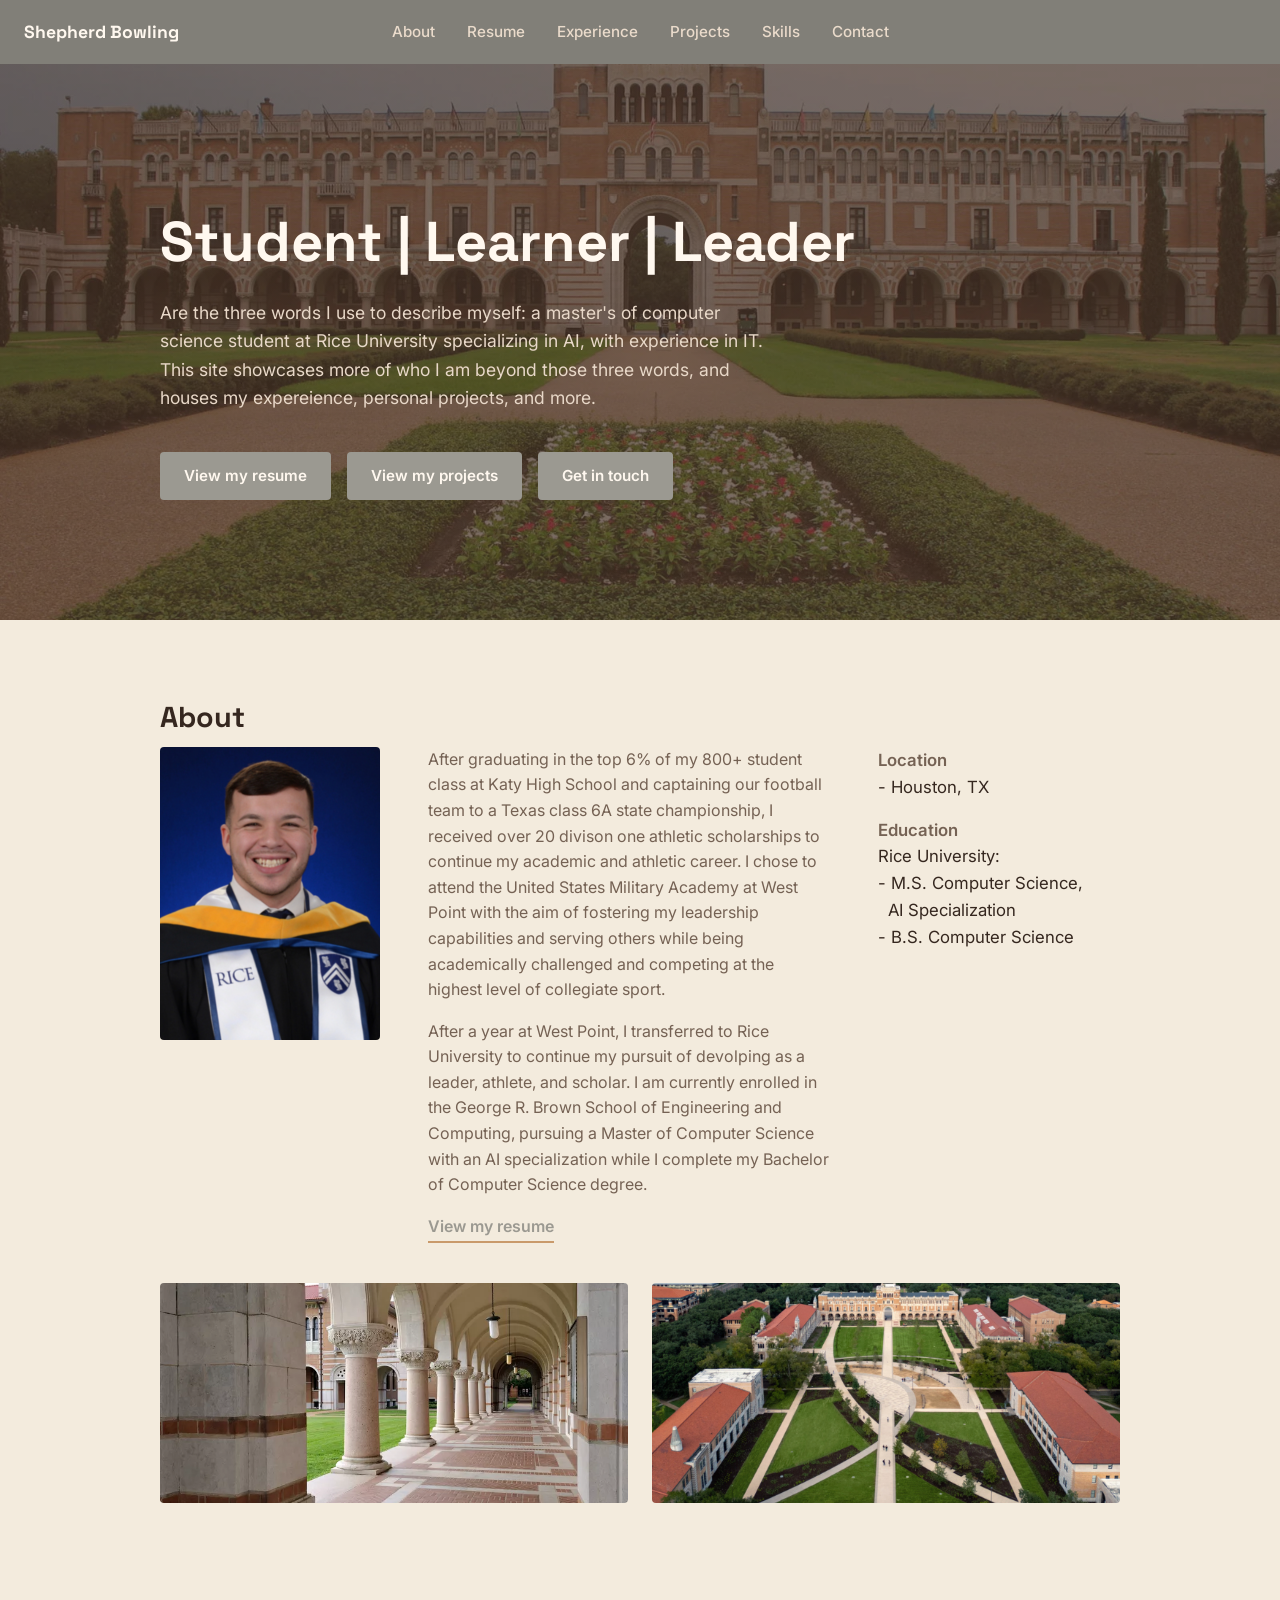
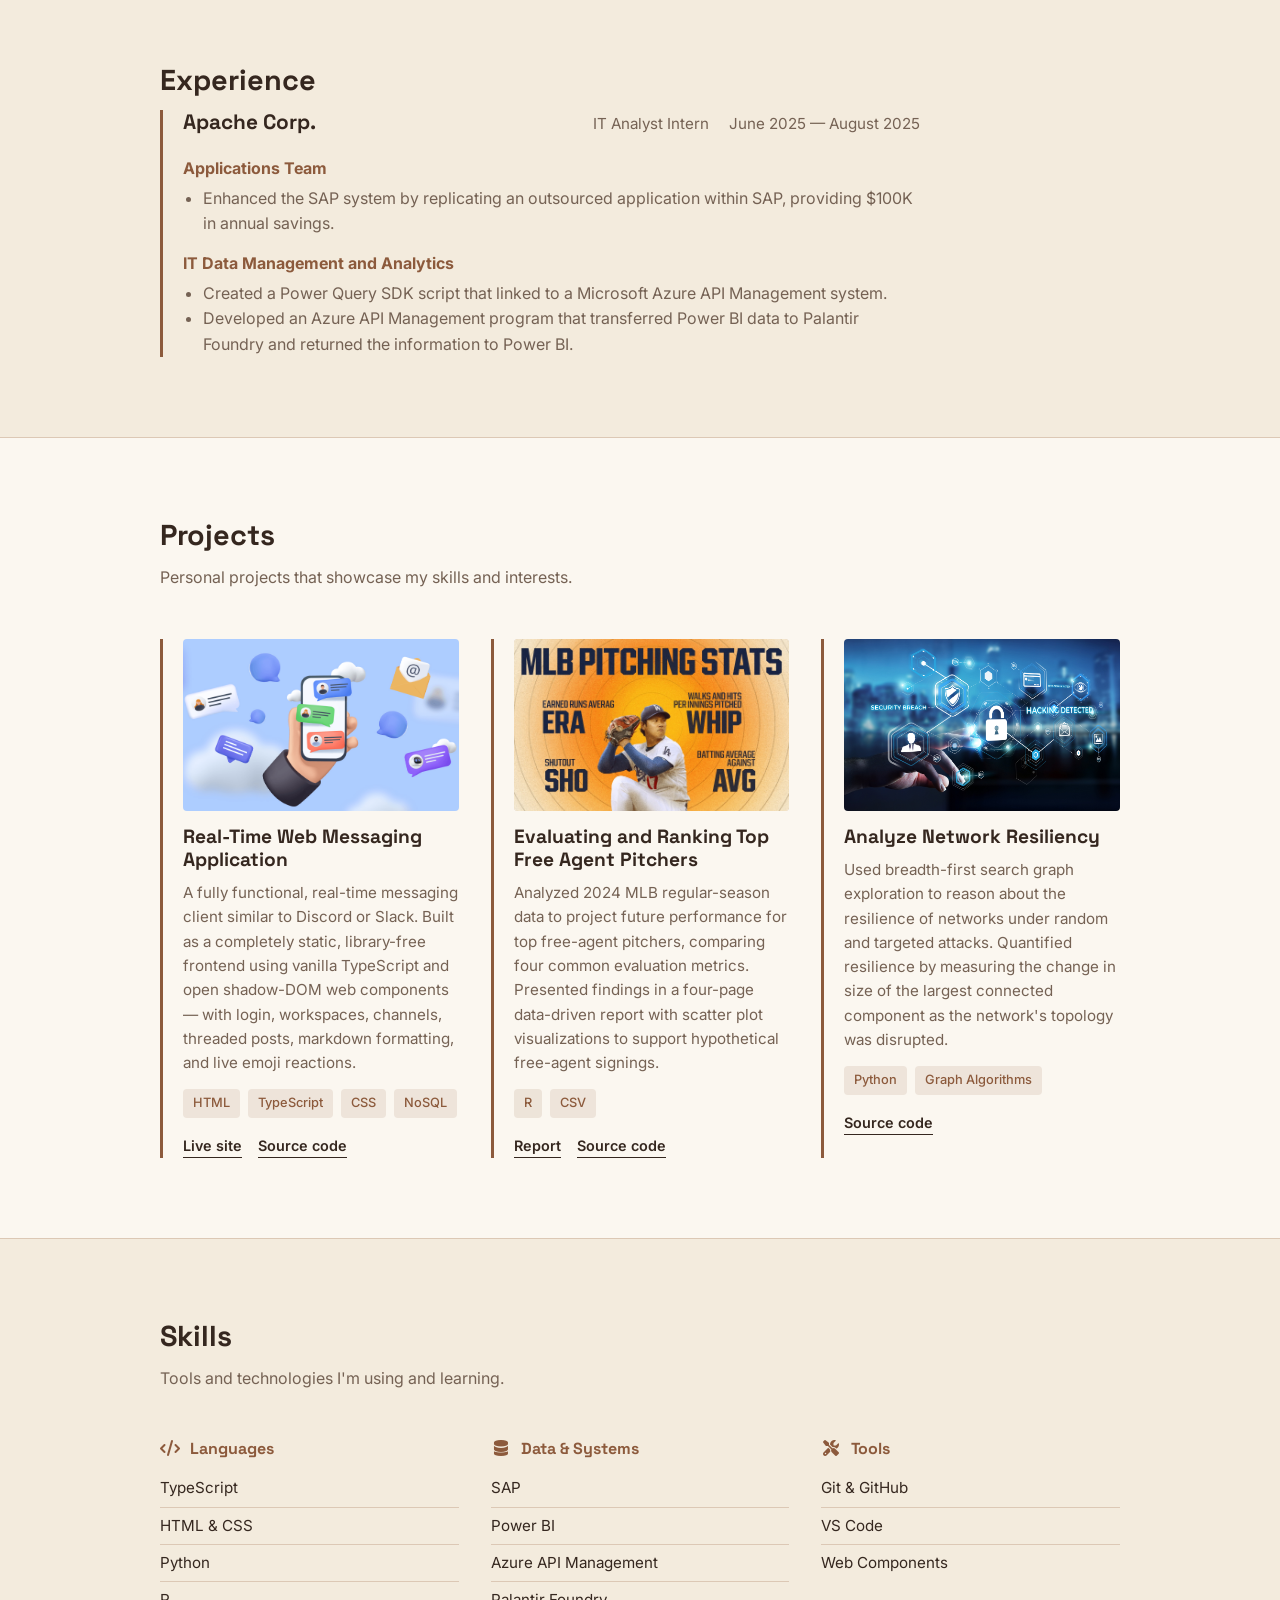
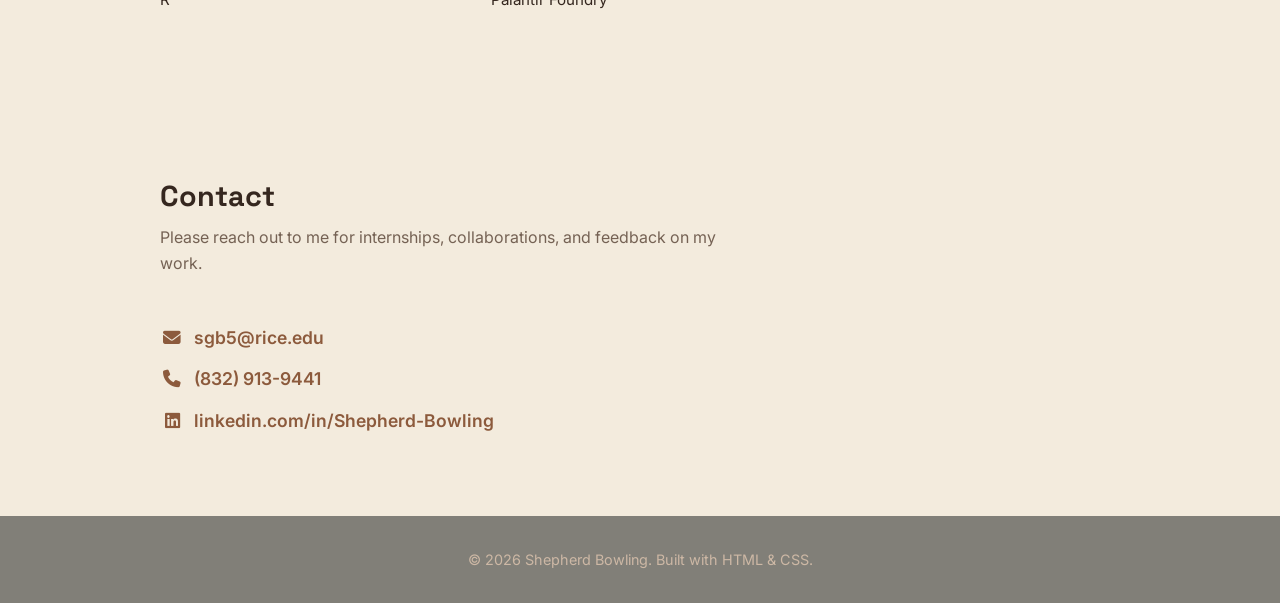
==== commit 9e570ee3: "Refactor code structure for improved readability and maintainability" ====
--- a/index.html
+++ b/index.html
@@ -3,7 +3,7 @@
 <head>
   <meta charset="UTF-8">
   <meta name="viewport" content="width=device-width, initial-scale=1.0">
-  <title>Shepherd Bowling — Web Developer Portfolio</title>
+  <title>Shepherd Bowling — Portfolio</title>
 
   <link rel="preconnect" href="https://fonts.googleapis.com">
   <link href="https://fonts.googleapis.com/css2?family=Space+Grotesk:wght@500;700&family=Inter:wght@400;500;600&display=swap" rel="stylesheet">
@@ -36,12 +36,13 @@
 
   <header class="hero">
     <div class="container">
-      <p class="hero-greeting">Hi, I'm Shepherd Bowling</p>
-      <h1>I build clean, functional web applications.</h1>
-      <p>A Master's computer science student at Rice University specializing in AI, with a background in IT data analytics and a growing focus on full-stack development. This site collects projects from my coursework and internships.</p>
+      <p class="hero-greeting"></p>
+      <h1>Student | Learner | Leader</h1>
+      <p>Are the three words I use to describe myself: a master's of computer science student at Rice University specializing in AI, with experience in IT. This site showcases more of who I am beyond those three words, and houses my expereience, personal projects, and more.</p>
       <div class="hero-links">
+        <a href="Resume/index.html" class="btn btn-primary">View my resume</a>
         <a href="#projects" class="btn btn-primary">View my projects</a>
-        <a href="#contact" class="btn btn-secondary">Get in touch</a>
+        <a href="#contact" class="btn btn-primary">Get in touch</a>
       </div>
     </div>
   </header>
@@ -65,13 +66,10 @@
         <dl class="about-facts">
           <dt>Location</dt>
           <dd>- Houston, TX</dd>
-          <dt>Studying</dt>
+          <dt>Education</dt>
           <dd>Rice University:</dd>
-          <dd>- M.S. Computer Science, AI Specialization</dd>
+          <dd>- M.S. Computer Science, &nbsp &nbsp &nbsp &nbsp  AI Specialization</dd>
           <dd>- B.S. Computer Science</dd>
-          <dt>Currently learning</dt>
-          <dd>- Full-stack</dd>
-          <dd>- Real-time web development</dd>
         </dl>
       </div>
       <div class="campus-gallery">
@@ -117,7 +115,7 @@
   <section id="projects" class="projects-section">
     <div class="container">
       <h2 class="section-heading">Projects</h2>
-      <p class="section-intro">A selection of projects from my coursework. Each one links to the live site and the code.</p>
+      <p class="section-intro">Personal projects that showcase my skills and interests.</p>
 
       <div class="project-grid">
 
@@ -186,7 +184,7 @@
   <section id="skills">
     <div class="container">
       <h2 class="section-heading">Skills</h2>
-      <p class="section-intro">Tools and technologies I'm learning and using in coursework.</p>
+      <p class="section-intro">Tools and technologies I'm using and learning.</p>
 
       <div class="skills-grid">
         <div class="skill-group">
@@ -226,7 +224,7 @@
   <section id="contact" class="contact-section">
     <div class="container">
       <h2 class="section-heading">Contact</h2>
-      <p class="section-intro">I'm open to internships, collaborations, and feedback on my work. The best ways to reach me:</p>
+      <p class="section-intro">Please reach out to me for internships, collaborations, and feedback on my work.</p>
       <div class="contact-methods">
         <a href="mailto:sgb5@rice.edu"><i class="fa-solid fa-envelope" aria-hidden="true"></i> sgb5@rice.edu</a>
         <a href="tel:+18329139441"><i class="fa-solid fa-phone" aria-hidden="true"></i> (832) 913-9441</a>
--- a/style.css
+++ b/style.css
@@ -3,14 +3,16 @@
     ============================================= */
 
 :root {
-  --color-bg: #F7F9FB;         /* main page background */
-  --color-bg-dark: #16232E;    /* dark section background (hero, footer) */
-  --color-text: #1F2933;       /* main text color */
-  --color-text-light: #F7F9FB; /* text on dark backgrounds */
-  --color-muted: #5A6774;      /* secondary/lighter text */
-  --color-accent: #1F6F5C;     /* primary accent (teal green) */
-  --color-accent-light: #E3B23C; /* secondary accent (amber) */
-  --color-border: #DDE3E8;     /* hairline borders/dividers */
+  --color-bg: #F3EBDD;         /* main page background */
+  --color-bg-dark: #4A3428;    /* dark section background (hero, footer) */
+  --color-bar: #817F78;        /* navigation and footer bars */
+  --color-text: #35271F;       /* main text color */
+  --color-text-light: #FFF8EF; /* text on dark backgrounds */
+  --color-muted: #756254;      /* secondary/lighter text */
+  --color-accent: #8C5A3C;     /* primary accent (terracotta brown) */
+  --color-action: #9B9991;     /* warm gray for links and buttons */
+  --color-accent-light: #C99A6B; /* secondary accent (sand) */
+  --color-border: #DCC8B5;     /* hairline borders/dividers */
 
   --font-heading: 'Space Grotesk', sans-serif;
   --font-body: 'Inter', sans-serif;
@@ -75,7 +77,7 @@
 .navbar {
   position: sticky;
   top: 0;
-  background-color: var(--color-bg-dark);
+  background-color: var(--color-bar);
   z-index: 100;
 }
 
@@ -111,7 +113,7 @@
 .nav-links a {
   font-size: 0.95rem;
   font-weight: 500;
-  color: #D8E0E6;
+  color: #EADBCB;
   transition: color 0.2s ease;
 }
 
@@ -126,7 +128,7 @@
 
 .hero {
   background-color: var(--color-bg-dark);
-  background-image: linear-gradient(rgba(22, 35, 46, 0.72), rgba(22, 35, 46, 0.72)), url("img/Main.webp");
+  background-image: linear-gradient(rgba(74, 52, 40, 0.72), rgba(74, 52, 40, 0.72)), url("img/Main.webp");
   background-size: cover;
   background-position: center;
   color: var(--color-text-light);
@@ -147,12 +149,12 @@
 
 .hero h1 {
   font-size: clamp(2.2rem, 5vw, 3.5rem);
-  max-width: 14ch;
+  white-space: nowrap;
 }
 
 .hero p {
   max-width: 55ch;
-  color: #C7D1D9;
+  color: #E8D8C8;
   font-size: 1.1rem;
   margin-top: 8px;
 }
@@ -173,13 +175,13 @@
 }
 
 .btn-primary {
-  background-color: var(--color-accent);
+  background-color: var(--color-action);
   color: var(--color-text-light);
 }
 
 .btn-secondary {
-  border: 1px solid #3B4A57;
-  color: var(--color-text-light);
+  background-color: var(--color-text-light);
+  color: var(--color-accent);
 }
 
 .btn:hover,
@@ -235,7 +237,7 @@
 
 .about-resume-link {
   display: inline-block;
-  color: var(--color-accent);
+  color: var(--color-action);
   font-weight: 600;
   border-bottom: 2px solid var(--color-accent-light);
   padding-bottom: 2px;
@@ -336,7 +338,7 @@
    ============================================= */
 
 .projects-section {
-  background-color: #ffffff;
+  background-color: #FBF7F0;
   border-top: 1px solid var(--color-border);
   border-bottom: 1px solid var(--color-border);
 }
@@ -396,7 +398,7 @@
   font-size: 0.8rem;
   font-weight: 500;
   color: var(--color-accent);
-  background-color: rgba(31, 111, 92, 0.1);
+  background-color: rgba(140, 90, 60, 0.12);
   padding: 4px 10px;
   border-radius: 4px;
 }
@@ -485,8 +487,8 @@
    ============================================= */
 
 footer {
-  background-color: var(--color-bg-dark);
-  color: #8A97A3;
+  background-color: var(--color-bar);
+  color: #CDB8A5;
   text-align: center;
   padding: 32px 24px;
   font-size: 0.9rem;
